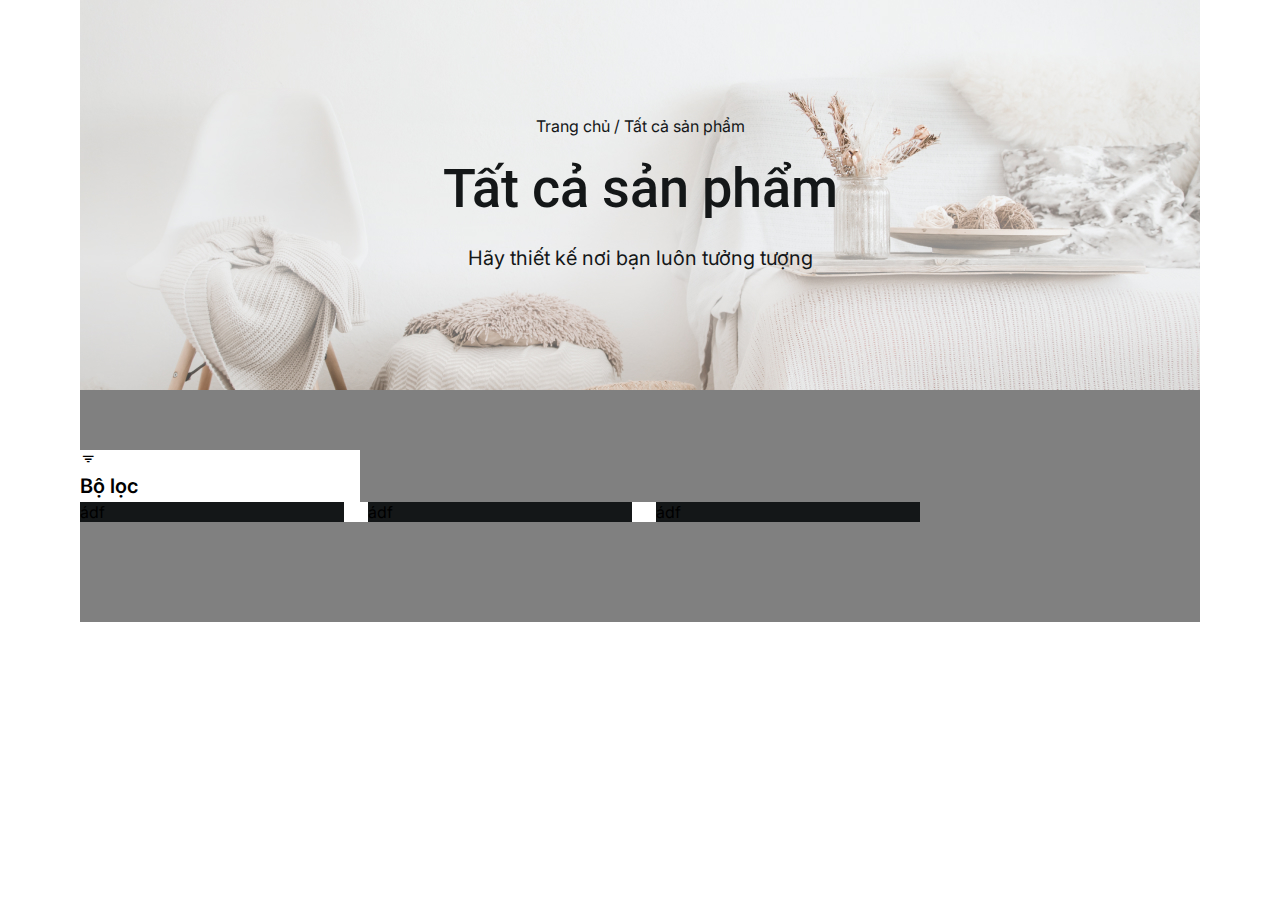
==== all-product.html @ 5e780b9b "Header and footer" ====
<!DOCTYPE html>
<html lang="en">
    <head>
        <meta charset="UTF-8" />
        <meta name="viewport" content="width=device-width, initial-scale=1.0" />
        <link rel="stylesheet" href="./style.css" />
        <link href="https://unpkg.com/boxicons@2.1.4/css/boxicons.min.css" rel="stylesheet" />
        <link rel="preconnect" href="https://fonts.googleapis.com" />
        <link rel="preconnect" href="https://fonts.gstatic.com" crossorigin />
        <link
            href="https://fonts.googleapis.com/css2?family=Inter:wght@100..900&family=Roboto:ital,wght@0,100;0,300;0,500;1,400;1,500&display=swap"
            rel="stylesheet"
        />
        <title>Tất cả sản phẩm</title>
    </head>
    <body>
        <section id="page-header">
            <div class="container">
                <div class="title">
                    <div class="link-group"><a href="">Trang chủ</a> <span>/</span> <a href="">Tất cả sản phẩm</a></div>
                    <h1>Tất cả sản phẩm</h1>
                    <p>Hãy thiết kế nơi bạn luôn tưởng tượng</p>
                </div>
            </div>
        </section>

        <section id="product">
            <div class="container">
                <div class="product-slidebar">
                    <div class="filter">
                        <i class="bx bx-filter"></i>
                        <h3>Bộ lọc</h3>
                    </div>
                </div>

                <div class="product-grids">
                    <div class="mr12 black">ádf</div>
                    <div class="mr12 ml12 black">ádf</div>
                    <div class="ml12 black">ádf</div>
                </div>
            </div>
        </section>
    </body>
</html>
---- style.css ----
* {
    padding: 0;
    margin: 0;
    box-sizing: border-box;
}

:root {
    --primary-color: black;
    --secondary-color-blue: #377DFF;
    --secondary-color-green: #38CB89;
    --secondary-color-orange: #FFAB00;
    --secondary-color-red: #FF5630;
    --neutral-color-07: #141718;
    --neutral-color-06: #232627;
    --neutral-color-05: #343839;
    --neutral-color-04: #6C7275;
    --neutral-color-03: #E8ECEF;
    --neutral-color-02: #F3F5F7;
    --neutral-color-01: #FEFEFE;
    --font-roboto: "Roboto", sans-serif;
    --font-inter: "Inter", sans-serif;
}

body {
    font-style: normal;
}

a {
    text-decoration: none;
}

li {
    list-style: none;
}

header {
    width: 100%;
}

.notification-bar {
    display: flex;
    width: 100%;
    margin: 0 auto;
    height: 40px;
    padding: 8px 16px;
    justify-content: flex-end;
    align-items: center;
    gap: calc(100% - 1200px);
    background: var(--neutral-color-02);
}

.notification-bar .content {
    display: flex;
    justify-content: center;
    align-items: center;
    gap: 12px;
    color: #343839;
    text-align: center;
    font-family: "Inter", sans-serif;
    font-size: 14px;
    font-weight: 600;
    line-height: 22px;
}

.notification-bar .content .shop-now {
    display: flex;
    align-items: center;
    gap: 4px;
    color: var(--secondary-color-blue);
    font-family: "Inter", sans-serif;
    font-size: 14px;
    font-weight: 500;
    line-height: 24px;
}

header .header {
    display: flex;
    width: 1440px;
    margin: 0 auto;
    padding: 16px 160px;
    justify-content: space-between;
    align-items: center;
}

.header .logo img {
    /* width: 150px; */
}

.header .nav ul {
    display: flex;
    justify-content: center;
    align-items: center;
    gap: 40px;
}

.header .nav ul a {
    color: var(--neutral-color-07);
    font-family: "Inter", sans-serif;
    font-size: 18px;
    font-weight: 500;
    line-height: 24px;
}

.header .items-icon {
    display: flex;
    justify-content: flex-end;
    align-items: center;
    gap: 16px;
}

.header .items-icon i {
    font-size: 24px;
}

/* footer */
footer {
    background: var(--neutral-color-07);
    font-family: "Inter", sans-serif;
    display: flex;
    padding: 80px 160px 32px 160px;
    flex-direction: column;
    align-items: flex-start;
    gap: 50px;
}

.footer-contents,
.content-1,
.footer-contents .content-2 .nav ul {
    display: flex;
}

.footer-contents {
    width: 1120px;
    justify-content: space-between;
    align-items: center;
    flex-shrink: 0;
    margin: 0 auto;
}

.footer-contents .content-1 {
    display: flex;
    width: 544px;
    align-items: center;
    gap: 32px;
    flex-shrink: 0;
}

.footer-contents,
.footer-contents a {
    color: var(--neutral-color-01);
    font-size: 14px;
    font-weight: 400;
    line-height: 22px;
}

.footer-contents .content-2 .nav ul {
    gap: 40px;
}

.footer-btnbar,
.footer-btnbar a {
    color: var(--neutral-color-01);
}

.footer-btnbar {
    display: flex;
    justify-content: space-between;
    width: 1118px;
    margin: 0 auto;
    border-top: 0.5px solid var(--neutral-color-01);
    padding: 16px 0;
}

.footer-btnbar .copyright {
    display: flex;
    gap: 28px;
    font-size: 12px;
}

.footer-btnbar .copyright a {
    font-size: 14px;
}

.footer-btnbar .social-icon {
    display: flex;
    gap: 24px;
    font-size: 24px;
}

/* Tất cả sản phẩm */

.container {
    width: 1120px;
    margin: 0 auto;
    font-family: "Inter", sans-serif;
}

#page-header {
    position: relative;
    background-image: url("./images/image-banner.jpg");
    width: 1120px;
    margin: 0 auto;
    height: 390px;
    color: var(--neutral-color-07);
}

#page-header .title {
    position: absolute;
    top: 50%;
    left: 50%;
    transform: translate(-50%, -50%);
    display: flex;
    flex-direction: column;
    align-items: center;
    gap: 24px;
}

#page-header h1 {
    font-family: var(--font-roboto);
    font-size: 54px;
    font-weight: 500;
    line-height: 58px;
}

#page-header a {
    color: var(--neutral-color-07);
}

#page-header p {
    font-size: 20px;
    font-weight: 400;
    line-height: 32px;
}

#product {
    width: 1120px;
    margin: 0 auto;
    padding: 60px 0 100px 0;
    background-color: gray;
    display: flex;
    justify-content: space-between;
    gap: 24px;
}

#product h3 {
    font-size: 20px;
    font-weight: 600;
    line-height: 32px;
}

#product h4 {
    font-size: 16px;
    font-weight: 600;
    line-height: 26px;
}

#product p {
    font-size: 14px;
    font-weight: 600;
    line-height: 22px;
}

.mr12 {
    margin-right: 12px;
}

.ml12 {
    margin-left: 12px;
}

#product .product-slidebar {
    background-color: white;
    width: 25%;
}

#product .product-grids {
    background-color: white;
    width: 75%;
    display: flex;
}

.black {
    width: 100%;
    background-color: #141718;
}
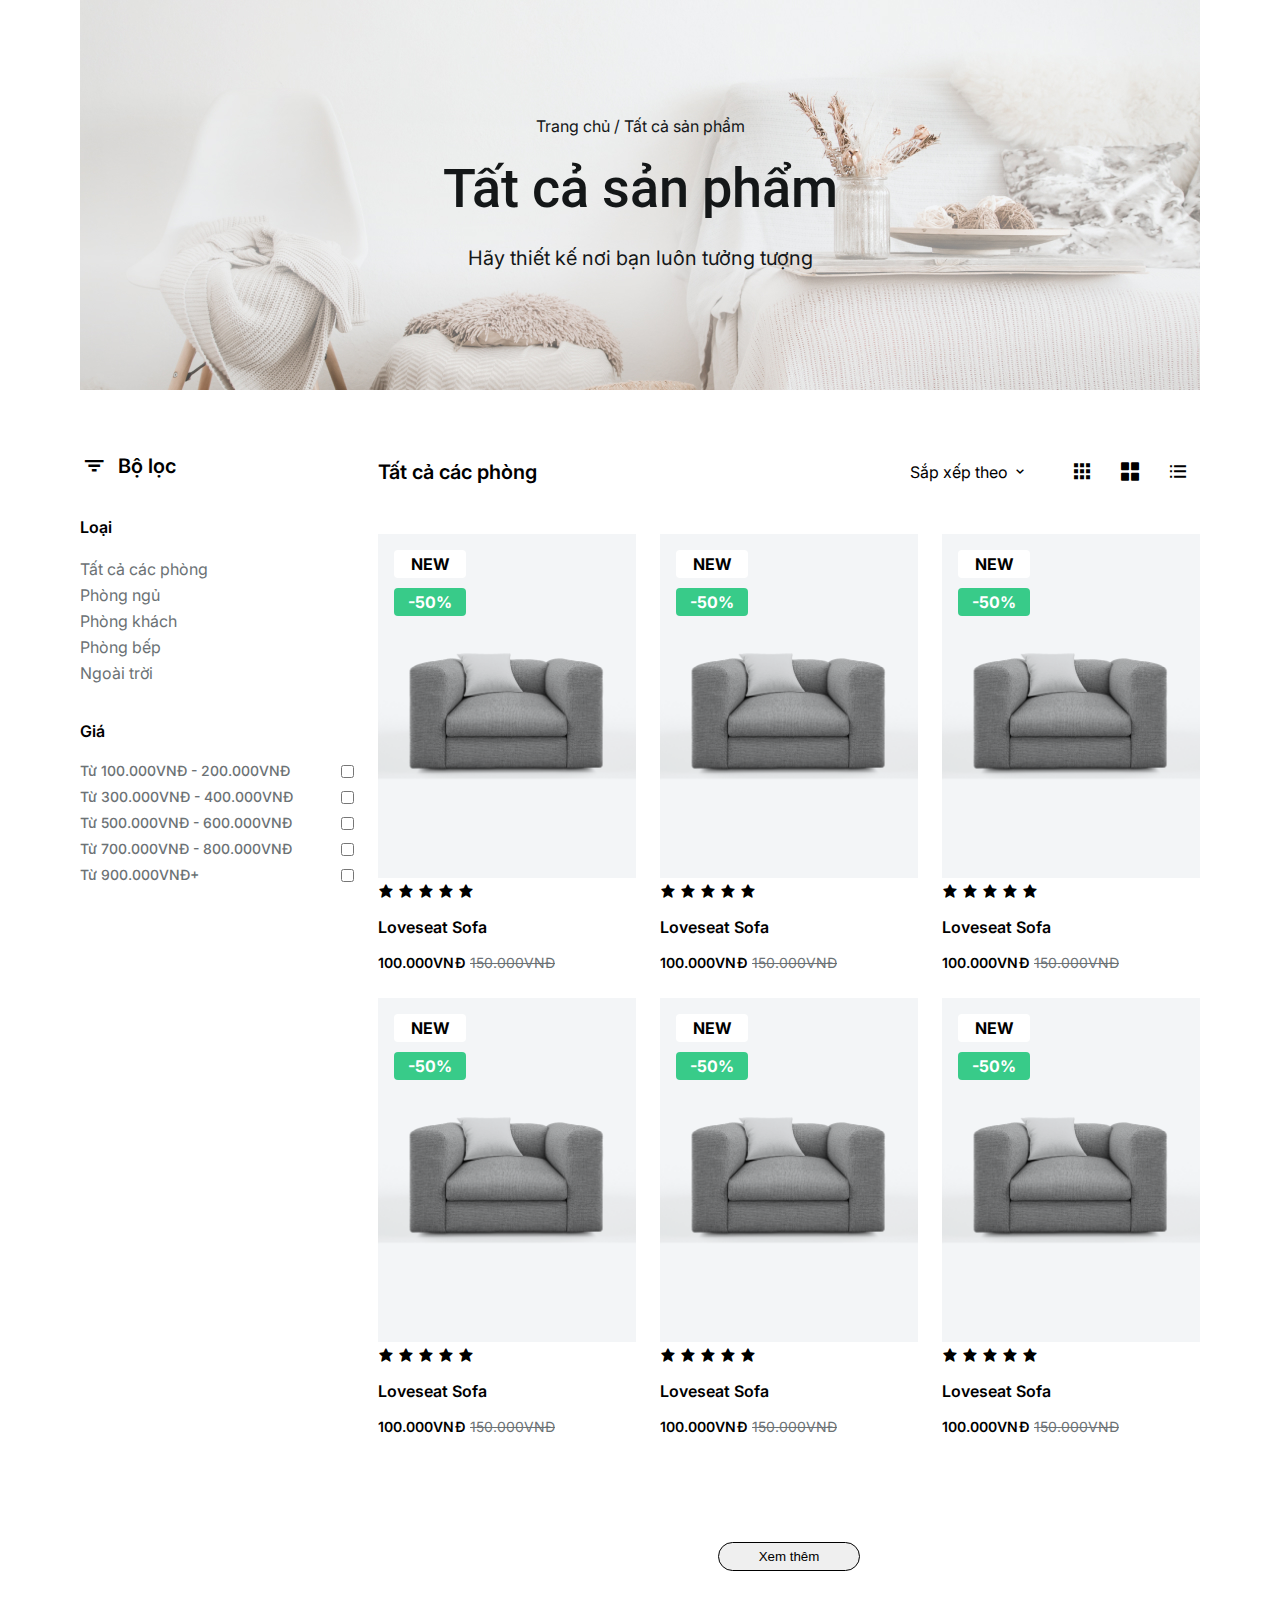
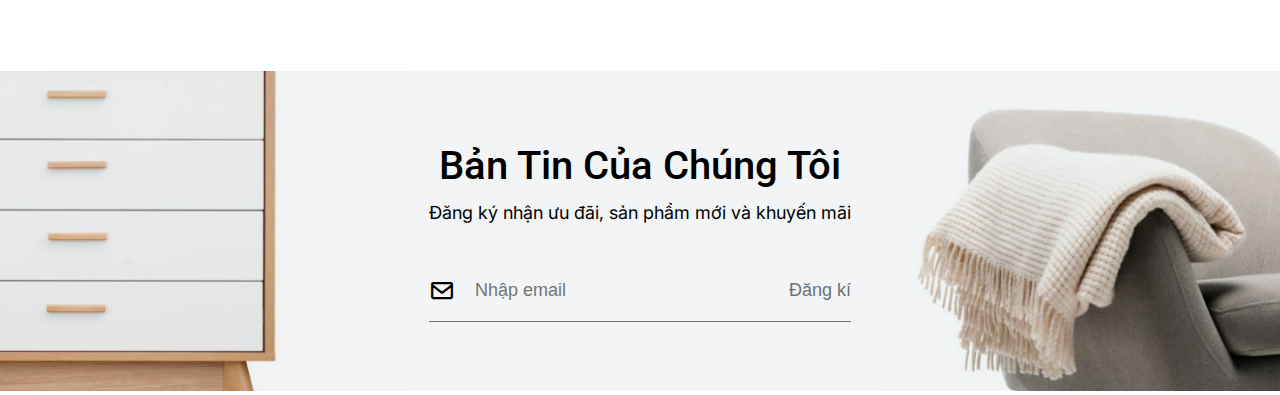
==== commit 8db7eeaf: "allproduct" ====
--- a/all-product.html
+++ b/all-product.html
@@ -24,21 +24,240 @@
             </div>
         </section>
 
+        <!-- Product start -->
         <section id="product">
             <div class="container">
-                <div class="product-slidebar">
-                    <div class="filter">
-                        <i class="bx bx-filter"></i>
-                        <h3>Bộ lọc</h3>
+                <div class="products">
+                    <div class="product-slidebar">
+                        <div class="filter">
+                            <i class="bx bx-filter"></i>
+                            <h3>Bộ lọc</h3>
+                        </div>
+                        <div class="categories">
+                            <h4>Loại</h4>
+                            <ul>
+                                <li><a href="#">Tất cả các phòng</a></li>
+                                <li><a href="#">Phòng ngủ</a></li>
+                                <li><a href="#">Phòng khách</a></li>
+                                <li><a href="#">Phòng bếp</a></li>
+                                <li><a href="#">Ngoài trời</a></li>
+                            </ul>
+                        </div>
+                        <div class="price">
+                            <h4>Giá</h4>
+                            <div class="price-from">
+                                <p>Từ 100.000VNĐ - 200.000VNĐ</p>
+                                <input type="checkbox" />
+                            </div>
+                            <div class="price-from">
+                                <p>Từ 300.000VNĐ - 400.000VNĐ</p>
+                                <input type="checkbox" />
+                            </div>
+                            <div class="price-from">
+                                <p>Từ 500.000VNĐ - 600.000VNĐ</p>
+                                <input type="checkbox" />
+                            </div>
+                            <div class="price-from">
+                                <p>Từ 700.000VNĐ - 800.000VNĐ</p>
+                                <input type="checkbox" />
+                            </div>
+                            <div class="price-from">
+                                <p>Từ 900.000VNĐ+</p>
+                                <input type="checkbox" />
+                            </div>
+                        </div>
                     </div>
-                </div>
-
-                <div class="product-grids">
-                    <div class="mr12 black">ádf</div>
-                    <div class="mr12 ml12 black">ádf</div>
-                    <div class="ml12 black">ádf</div>
+
+                    <div class="product-grids">
+                        <div class="toolbar">
+                            <h3>Tất cả các phòng</h3>
+                            <div class="toolbar-element">
+                                <div class="sortby">Sắp xếp theo <i class="bx bx-chevron-down"></i></div>
+                                <div class="toolbar-grid">
+                                    <i class="bx bxs-grid"></i>
+                                    <i class="bx bxs-grid-alt"></i>
+                                    <i class="bx bx-list-ul"></i>
+                                </div>
+                            </div>
+                        </div>
+                        <div class="list-product">
+                            <div class="product-card mr12 mb24">
+                                <div class="product-card__element">
+                                    <img src="./images/product.png" alt="" />
+                                    <div class="product-card__badges">
+                                        <div class="status">New</div>
+                                        <div class="promotion">-50%</div>
+                                    </div>
+                                </div>
+
+                                <div class="product-card__content">
+                                    <div class="rating">
+                                        <i class="bx bxs-star"></i>
+                                        <i class="bx bxs-star"></i>
+                                        <i class="bx bxs-star"></i>
+                                        <i class="bx bxs-star"></i>
+                                        <i class="bx bxs-star"></i>
+                                    </div>
+                                    <div class="title">
+                                        <h4>Loveseat Sofa</h4>
+                                    </div>
+                                    <div class="price">
+                                        <p>100.000VNĐ <span>150.000VNĐ</span></p>
+                                    </div>
+                                </div>
+                            </div>
+                            <div class="product-card mr12 ml12 mb24">
+                                <div class="product-card__element">
+                                    <img src="./images/product.png" alt="" />
+                                    <div class="product-card__badges">
+                                        <div class="status">New</div>
+                                        <div class="promotion">-50%</div>
+                                    </div>
+                                </div>
+
+                                <div class="product-card__content">
+                                    <div class="rating">
+                                        <i class="bx bxs-star"></i>
+                                        <i class="bx bxs-star"></i>
+                                        <i class="bx bxs-star"></i>
+                                        <i class="bx bxs-star"></i>
+                                        <i class="bx bxs-star"></i>
+                                    </div>
+                                    <div class="title">
+                                        <h4>Loveseat Sofa</h4>
+                                    </div>
+                                    <div class="price">
+                                        <p>100.000VNĐ <span>150.000VNĐ</span></p>
+                                    </div>
+                                </div>
+                            </div>
+                            <div class="product-card ml12 mb24">
+                                <div class="product-card__element">
+                                    <img src="./images/product.png" alt="" />
+                                    <div class="product-card__badges">
+                                        <div class="status">New</div>
+                                        <div class="promotion">-50%</div>
+                                    </div>
+                                </div>
+
+                                <div class="product-card__content">
+                                    <div class="rating">
+                                        <i class="bx bxs-star"></i>
+                                        <i class="bx bxs-star"></i>
+                                        <i class="bx bxs-star"></i>
+                                        <i class="bx bxs-star"></i>
+                                        <i class="bx bxs-star"></i>
+                                    </div>
+                                    <div class="title">
+                                        <h4>Loveseat Sofa</h4>
+                                    </div>
+                                    <div class="price">
+                                        <p>100.000VNĐ <span>150.000VNĐ</span></p>
+                                    </div>
+                                </div>
+                            </div>
+                        </div>
+                        <div class="list-product">
+                            <div class="product-card mr12 mb24">
+                                <div class="product-card__element">
+                                    <img src="./images/product.png" alt="" />
+                                    <div class="product-card__badges">
+                                        <div class="status">New</div>
+                                        <div class="promotion">-50%</div>
+                                    </div>
+                                </div>
+
+                                <div class="product-card__content">
+                                    <div class="rating">
+                                        <i class="bx bxs-star"></i>
+                                        <i class="bx bxs-star"></i>
+                                        <i class="bx bxs-star"></i>
+                                        <i class="bx bxs-star"></i>
+                                        <i class="bx bxs-star"></i>
+                                    </div>
+                                    <div class="title">
+                                        <h4>Loveseat Sofa</h4>
+                                    </div>
+                                    <div class="price">
+                                        <p>100.000VNĐ <span>150.000VNĐ</span></p>
+                                    </div>
+                                </div>
+                            </div>
+                            <div class="product-card mr12 ml12 mb24">
+                                <div class="product-card__element">
+                                    <img src="./images/product.png" alt="" />
+                                    <div class="product-card__badges">
+                                        <div class="status">New</div>
+                                        <div class="promotion">-50%</div>
+                                    </div>
+                                </div>
+
+                                <div class="product-card__content">
+                                    <div class="rating">
+                                        <i class="bx bxs-star"></i>
+                                        <i class="bx bxs-star"></i>
+                                        <i class="bx bxs-star"></i>
+                                        <i class="bx bxs-star"></i>
+                                        <i class="bx bxs-star"></i>
+                                    </div>
+                                    <div class="title">
+                                        <h4>Loveseat Sofa</h4>
+                                    </div>
+                                    <div class="price">
+                                        <p>100.000VNĐ <span>150.000VNĐ</span></p>
+                                    </div>
+                                </div>
+                            </div>
+                            <div class="product-card ml12 mb24">
+                                <div class="product-card__element">
+                                    <img src="./images/product.png" alt="" />
+                                    <div class="product-card__badges">
+                                        <div class="status">New</div>
+                                        <div class="promotion">-50%</div>
+                                    </div>
+                                </div>
+
+                                <div class="product-card__content">
+                                    <div class="rating">
+                                        <i class="bx bxs-star"></i>
+                                        <i class="bx bxs-star"></i>
+                                        <i class="bx bxs-star"></i>
+                                        <i class="bx bxs-star"></i>
+                                        <i class="bx bxs-star"></i>
+                                    </div>
+                                    <div class="title">
+                                        <h4>Loveseat Sofa</h4>
+                                    </div>
+                                    <div class="price">
+                                        <p>100.000VNĐ <span>150.000VNĐ</span></p>
+                                    </div>
+                                </div>
+                            </div>
+                        </div>
+
+                        <!-- buton -->
+                        <div class="btn">
+                            <button>Xem thêm</button>
+                        </div>
+                    </div>
                 </div>
             </div>
         </section>
+        <!-- Product end -->
+
+        <!-- Newsletter start -->
+        <section id="newsletter">
+            <img src="./images/newsletter.png" alt="" />
+            <div class="newsletter-content">
+                <h1>Bản tin của chúng tôi</h1>
+                <p>Đăng ký nhận ưu đãi, sản phẩm mới và khuyến mãi</p>
+                <div class="newsletter-content__form">
+                    <i class="bx bx-envelope"></i>
+                    <input type="text" placeholder="Nhập email" />
+                    <input type="button" value="Đăng kí" />
+                </div>
+            </div>
+        </section>
+        <!-- Newsletter END -->
     </body>
 </html>
--- a/style.css
+++ b/style.css
@@ -23,6 +23,8 @@
 
 body {
     font-style: normal;
+    scroll-behavior: smooth;
+    font-family: "Inter", sans-serif;
 }
 
 a {
@@ -31,6 +33,11 @@
 
 li {
     list-style: none;
+}
+
+img {
+    max-width: 100%;
+    width: 100%;
 }
 
 header {
@@ -190,7 +197,8 @@
 /* Tất cả sản phẩm */
 
 .container {
-    width: 1120px;
+    max-width: 1120px;
+    width: 100%;
     margin: 0 auto;
     font-family: "Inter", sans-serif;
 }
@@ -232,29 +240,29 @@
     line-height: 32px;
 }
 
-#product {
+.products {
     width: 1120px;
     margin: 0 auto;
     padding: 60px 0 100px 0;
-    background-color: gray;
+    /* background-color: gray; */
     display: flex;
     justify-content: space-between;
     gap: 24px;
 }
 
-#product h3 {
+.products h3 {
     font-size: 20px;
     font-weight: 600;
     line-height: 32px;
 }
 
-#product h4 {
+.products h4 {
     font-size: 16px;
     font-weight: 600;
     line-height: 26px;
 }
 
-#product p {
+.products p {
     font-size: 14px;
     font-weight: 600;
     line-height: 22px;
@@ -268,18 +276,200 @@
     margin-left: 12px;
 }
 
-#product .product-slidebar {
+.mb24 {
+    margin-bottom: 24px;
+}
+
+.products .product-slidebar {
     background-color: white;
     width: 25%;
 }
 
-#product .product-grids {
+.product-slidebar h4 {
+    margin-bottom: 16px;
+}
+
+
+.products .product-grids {
     background-color: white;
     width: 75%;
-    display: flex;
-}
-
-.black {
-    width: 100%;
-    background-color: #141718;
+}
+
+.product-grids .toolbar {
+    display: flex;
+    align-items: center;
+    justify-content: space-between;
+    margin-bottom: 40px;
+}
+
+.product-grids .toolbar-element {
+    display: flex;
+    gap: 32px;
+    align-items: center;
+}
+
+.product-grids .toolbar-grid i {
+    padding: 10px;
+    font-size: 24px;
+}
+
+.categories ul {
+    line-height: 26px;
+}
+
+.categories ul a {
+    color: var(--neutral-color-04);
+}
+
+.product-slidebar .filter {
+    display: flex;
+    align-items: center;
+    margin-bottom: 32px;
+}
+
+.product-slidebar .filter i {
+    font-size: 28px;
+    margin-right: 10px;
+}
+
+.price .price-from {
+    display: flex;
+    justify-content: space-between;
+    align-items: center;
+    margin: 4px 0;
+}
+
+.price-from p {
+    font-size: 14px;
+    font-weight: 500;
+    line-height: 22px;
+}
+
+.product-slidebar .price {
+    margin-top: 32px;
+}
+
+.product-slidebar .price p {
+    color: var(--neutral-color-04);
+}
+
+.list-product {
+    display: flex;
+}
+
+.list-product .product-card {
+    width: 100%;
+    /* background-color: grey; */
+    min-height: 440px;
+    position: relative;
+
+}
+
+.product-card__badges {
+    position: absolute;
+    top: 0;
+    left: 0;
+    padding: 16px;
+    text-align: center;
+    display: flex;
+    flex-direction: column;
+    gap: 10px;
+}
+
+.product-card__badges .status,
+.product-card__badges .promotion {
+    padding: 4px 14px;
+    border-radius: 4px;
+    font-weight: 700;
+    text-transform: uppercase;
+}
+
+.product-card__badges .status {
+    background-color: white;
+}
+
+.product-card__badges .promotion {
+    background-color: var(--secondary-color-green);
+    color: white;
+}
+
+.product-card__content {
+    display: flex;
+    flex-direction: column;
+    gap: 12px;
+}
+
+.product-card__content .price span {
+    color: var(--neutral-color-04);
+    text-decoration: line-through;
+    font-weight: 400;
+}
+
+.product-grids .btn {
+    margin-top: 80px;
+    text-align: center;
+}
+
+.product-grids .btn button {
+    padding: 6px 40px;
+    align-items: center;
+    gap: 8px;
+    border-radius: 80px;
+    border: 1px solid black;
+}
+
+/* newsletter */
+#newsletter {
+    position: relative;
+}
+
+.newsletter-content {
+    position: absolute;
+    top: 50%;
+    left: 50%;
+    transform: translate(-50%, -50%);
+    text-align: center;
+}
+
+.newsletter-content h1 {
+    font-family: Roboto;
+    font-size: 40px;
+    font-weight: 500;
+    line-height: 44px;
+    margin-bottom: 10px;
+    text-transform: capitalize;
+}
+
+.newsletter-content p {
+    font-size: 18px;
+    font-weight: 400;
+    line-height: 30px;
+    margin-bottom: 32px;
+}
+
+.newsletter-content__form {
+    display: flex;
+    justify-content: center;
+    align-items: center;
+    font-size: 26px;
+    gap: 10px;
+    border-bottom: 1px solid var(--neutral-color-04);
+    padding: 10px 0;
+}
+
+.newsletter-content__form input {
+    font-size: 18px;
+    border: none;
+    outline: none;
+    background-color: transparent;
+    color: var(--neutral-color-04);
+}
+
+.newsletter-content__form input[type="text"] {
+    width: 100%;
+    padding: 10px;
+}
+
+.newsletter-content__form input[type="button"] {
+    cursor: pointer;
 }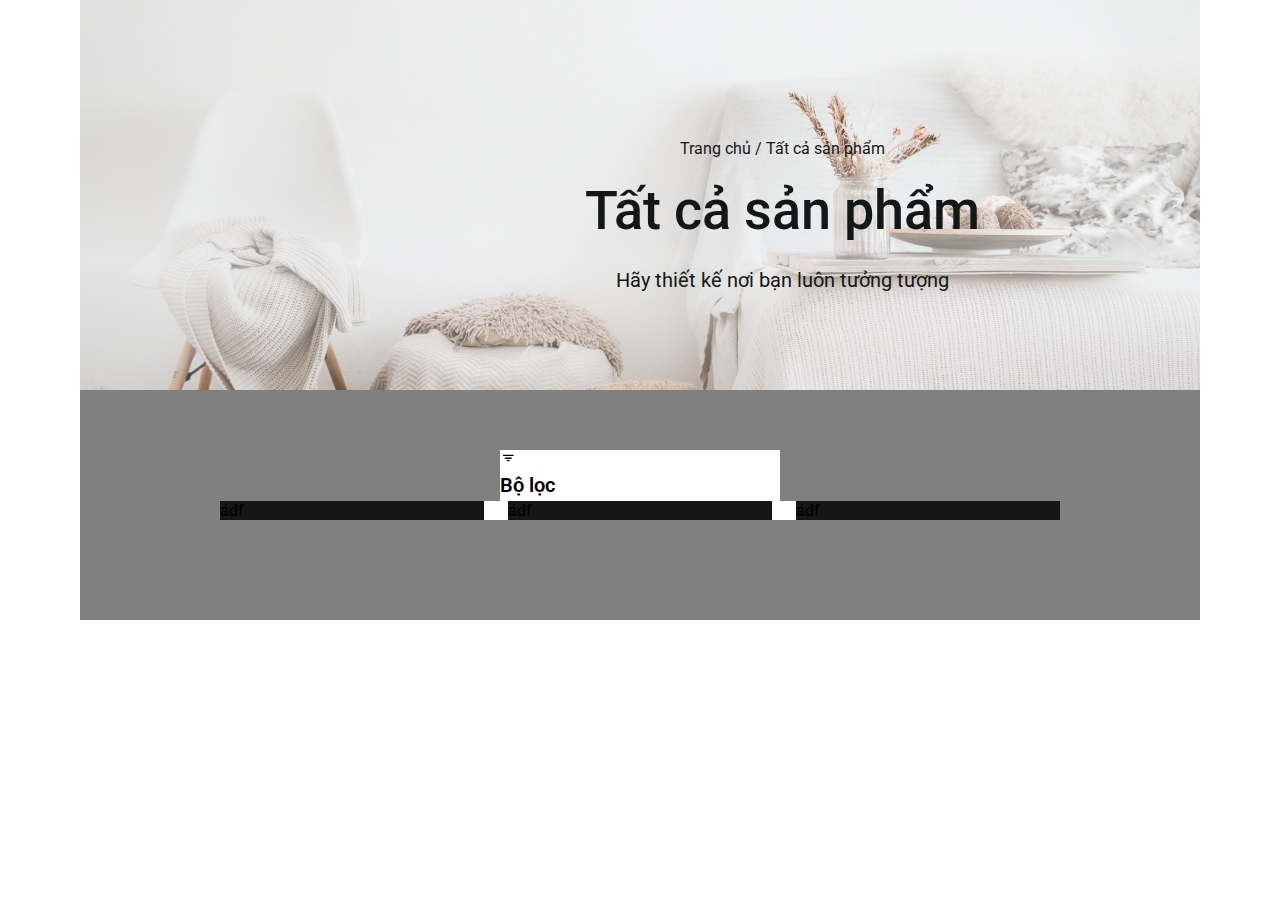
==== commit 01db08b7: "trangchu" ====
--- a/all-product.html
+++ b/all-product.html
@@ -24,240 +24,21 @@
             </div>
         </section>
 
-        <!-- Product start -->
         <section id="product">
             <div class="container">
-                <div class="products">
-                    <div class="product-slidebar">
-                        <div class="filter">
-                            <i class="bx bx-filter"></i>
-                            <h3>Bộ lọc</h3>
-                        </div>
-                        <div class="categories">
-                            <h4>Loại</h4>
-                            <ul>
-                                <li><a href="#">Tất cả các phòng</a></li>
-                                <li><a href="#">Phòng ngủ</a></li>
-                                <li><a href="#">Phòng khách</a></li>
-                                <li><a href="#">Phòng bếp</a></li>
-                                <li><a href="#">Ngoài trời</a></li>
-                            </ul>
-                        </div>
-                        <div class="price">
-                            <h4>Giá</h4>
-                            <div class="price-from">
-                                <p>Từ 100.000VNĐ - 200.000VNĐ</p>
-                                <input type="checkbox" />
-                            </div>
-                            <div class="price-from">
-                                <p>Từ 300.000VNĐ - 400.000VNĐ</p>
-                                <input type="checkbox" />
-                            </div>
-                            <div class="price-from">
-                                <p>Từ 500.000VNĐ - 600.000VNĐ</p>
-                                <input type="checkbox" />
-                            </div>
-                            <div class="price-from">
-                                <p>Từ 700.000VNĐ - 800.000VNĐ</p>
-                                <input type="checkbox" />
-                            </div>
-                            <div class="price-from">
-                                <p>Từ 900.000VNĐ+</p>
-                                <input type="checkbox" />
-                            </div>
-                        </div>
+                <div class="product-slidebar">
+                    <div class="filter">
+                        <i class="bx bx-filter"></i>
+                        <h3>Bộ lọc</h3>
                     </div>
+                </div>
 
-                    <div class="product-grids">
-                        <div class="toolbar">
-                            <h3>Tất cả các phòng</h3>
-                            <div class="toolbar-element">
-                                <div class="sortby">Sắp xếp theo <i class="bx bx-chevron-down"></i></div>
-                                <div class="toolbar-grid">
-                                    <i class="bx bxs-grid"></i>
-                                    <i class="bx bxs-grid-alt"></i>
-                                    <i class="bx bx-list-ul"></i>
-                                </div>
-                            </div>
-                        </div>
-                        <div class="list-product">
-                            <div class="product-card mr12 mb24">
-                                <div class="product-card__element">
-                                    <img src="./images/product.png" alt="" />
-                                    <div class="product-card__badges">
-                                        <div class="status">New</div>
-                                        <div class="promotion">-50%</div>
-                                    </div>
-                                </div>
-
-                                <div class="product-card__content">
-                                    <div class="rating">
-                                        <i class="bx bxs-star"></i>
-                                        <i class="bx bxs-star"></i>
-                                        <i class="bx bxs-star"></i>
-                                        <i class="bx bxs-star"></i>
-                                        <i class="bx bxs-star"></i>
-                                    </div>
-                                    <div class="title">
-                                        <h4>Loveseat Sofa</h4>
-                                    </div>
-                                    <div class="price">
-                                        <p>100.000VNĐ <span>150.000VNĐ</span></p>
-                                    </div>
-                                </div>
-                            </div>
-                            <div class="product-card mr12 ml12 mb24">
-                                <div class="product-card__element">
-                                    <img src="./images/product.png" alt="" />
-                                    <div class="product-card__badges">
-                                        <div class="status">New</div>
-                                        <div class="promotion">-50%</div>
-                                    </div>
-                                </div>
-
-                                <div class="product-card__content">
-                                    <div class="rating">
-                                        <i class="bx bxs-star"></i>
-                                        <i class="bx bxs-star"></i>
-                                        <i class="bx bxs-star"></i>
-                                        <i class="bx bxs-star"></i>
-                                        <i class="bx bxs-star"></i>
-                                    </div>
-                                    <div class="title">
-                                        <h4>Loveseat Sofa</h4>
-                                    </div>
-                                    <div class="price">
-                                        <p>100.000VNĐ <span>150.000VNĐ</span></p>
-                                    </div>
-                                </div>
-                            </div>
-                            <div class="product-card ml12 mb24">
-                                <div class="product-card__element">
-                                    <img src="./images/product.png" alt="" />
-                                    <div class="product-card__badges">
-                                        <div class="status">New</div>
-                                        <div class="promotion">-50%</div>
-                                    </div>
-                                </div>
-
-                                <div class="product-card__content">
-                                    <div class="rating">
-                                        <i class="bx bxs-star"></i>
-                                        <i class="bx bxs-star"></i>
-                                        <i class="bx bxs-star"></i>
-                                        <i class="bx bxs-star"></i>
-                                        <i class="bx bxs-star"></i>
-                                    </div>
-                                    <div class="title">
-                                        <h4>Loveseat Sofa</h4>
-                                    </div>
-                                    <div class="price">
-                                        <p>100.000VNĐ <span>150.000VNĐ</span></p>
-                                    </div>
-                                </div>
-                            </div>
-                        </div>
-                        <div class="list-product">
-                            <div class="product-card mr12 mb24">
-                                <div class="product-card__element">
-                                    <img src="./images/product.png" alt="" />
-                                    <div class="product-card__badges">
-                                        <div class="status">New</div>
-                                        <div class="promotion">-50%</div>
-                                    </div>
-                                </div>
-
-                                <div class="product-card__content">
-                                    <div class="rating">
-                                        <i class="bx bxs-star"></i>
-                                        <i class="bx bxs-star"></i>
-                                        <i class="bx bxs-star"></i>
-                                        <i class="bx bxs-star"></i>
-                                        <i class="bx bxs-star"></i>
-                                    </div>
-                                    <div class="title">
-                                        <h4>Loveseat Sofa</h4>
-                                    </div>
-                                    <div class="price">
-                                        <p>100.000VNĐ <span>150.000VNĐ</span></p>
-                                    </div>
-                                </div>
-                            </div>
-                            <div class="product-card mr12 ml12 mb24">
-                                <div class="product-card__element">
-                                    <img src="./images/product.png" alt="" />
-                                    <div class="product-card__badges">
-                                        <div class="status">New</div>
-                                        <div class="promotion">-50%</div>
-                                    </div>
-                                </div>
-
-                                <div class="product-card__content">
-                                    <div class="rating">
-                                        <i class="bx bxs-star"></i>
-                                        <i class="bx bxs-star"></i>
-                                        <i class="bx bxs-star"></i>
-                                        <i class="bx bxs-star"></i>
-                                        <i class="bx bxs-star"></i>
-                                    </div>
-                                    <div class="title">
-                                        <h4>Loveseat Sofa</h4>
-                                    </div>
-                                    <div class="price">
-                                        <p>100.000VNĐ <span>150.000VNĐ</span></p>
-                                    </div>
-                                </div>
-                            </div>
-                            <div class="product-card ml12 mb24">
-                                <div class="product-card__element">
-                                    <img src="./images/product.png" alt="" />
-                                    <div class="product-card__badges">
-                                        <div class="status">New</div>
-                                        <div class="promotion">-50%</div>
-                                    </div>
-                                </div>
-
-                                <div class="product-card__content">
-                                    <div class="rating">
-                                        <i class="bx bxs-star"></i>
-                                        <i class="bx bxs-star"></i>
-                                        <i class="bx bxs-star"></i>
-                                        <i class="bx bxs-star"></i>
-                                        <i class="bx bxs-star"></i>
-                                    </div>
-                                    <div class="title">
-                                        <h4>Loveseat Sofa</h4>
-                                    </div>
-                                    <div class="price">
-                                        <p>100.000VNĐ <span>150.000VNĐ</span></p>
-                                    </div>
-                                </div>
-                            </div>
-                        </div>
-
-                        <!-- buton -->
-                        <div class="btn">
-                            <button>Xem thêm</button>
-                        </div>
-                    </div>
+                <div class="product-grids">
+                    <div class="mr12 black">ádf</div>
+                    <div class="mr12 ml12 black">ádf</div>
+                    <div class="ml12 black">ádf</div>
                 </div>
             </div>
         </section>
-        <!-- Product end -->
-
-        <!-- Newsletter start -->
-        <section id="newsletter">
-            <img src="./images/newsletter.png" alt="" />
-            <div class="newsletter-content">
-                <h1>Bản tin của chúng tôi</h1>
-                <p>Đăng ký nhận ưu đãi, sản phẩm mới và khuyến mãi</p>
-                <div class="newsletter-content__form">
-                    <i class="bx bx-envelope"></i>
-                    <input type="text" placeholder="Nhập email" />
-                    <input type="button" value="Đăng kí" />
-                </div>
-            </div>
-        </section>
-        <!-- Newsletter END -->
     </body>
 </html>
--- a/style.css
+++ b/style.css
@@ -1,6 +1,9 @@
+@import url('https://fonts.googleapis.com/css2?family=Roboto:ital,wght@0,100;0,300;0,400;0,500;0,700;0,900;1,100;1,300;1,400;1,500;1,700;1,900&display=swap');
+@import url('https://fonts.googleapis.com/css2?family=Inter:wght@100..900&family=Roboto:ital,wght@0,100;0,300;0,400;0,500;0,700;0,900;1,100;1,300;1,400;1,500;1,700;1,900&display=swap');
 * {
     padding: 0;
-    margin: 0;
+    margin: 0px auto;
+    font-family: "Roboto", sans-serif;
     box-sizing: border-box;
 }
 
@@ -23,8 +26,6 @@
 
 body {
     font-style: normal;
-    scroll-behavior: smooth;
-    font-family: "Inter", sans-serif;
 }
 
 a {
@@ -33,11 +34,6 @@
 
 li {
     list-style: none;
-}
-
-img {
-    max-width: 100%;
-    width: 100%;
 }
 
 header {
@@ -118,7 +114,568 @@
 .header .items-icon i {
     font-size: 24px;
 }
-
+/*  banner and content*/
+
+.banner{
+    width: 80%;
+    position: relative;
+}
+.banner .banner-img img{
+    margin-top: 2%;
+    margin-left: 2.8%;
+}
+.banner .banner-icon img{
+    position: absolute;
+}
+.banner .banner-icon .i1{
+    top: 45%;
+    left: 4%;
+}
+.banner .banner-icon .i2{
+    top: 45%;
+    left: 89.5%;
+}
+.title{
+    width: 80%;
+    margin-top: 2%;
+    margin-bottom: 8%;
+    margin-left: 12.7%;
+}
+.title .title-content h1{
+    float: left;
+    font-size: 72px;
+    font-weight: 500;
+    margin-right: 16%;
+}
+.title .title-content p{
+    font-family: "Inter", sans-serif;
+    font-weight: 400;
+    font-size: 16px;
+    color: #6C7275;
+    padding-top: 6%;
+}
+.row{
+    width: 80%;
+    height: 664px;
+    margin-top: 3%;
+    margin-left: 12%;
+    
+}
+.row-content-one{
+float: left;
+position: relative;
+margin-right: 2%;
+}
+
+.row-content-one h1{
+   
+    position: absolute;
+    top: 6.5%; 
+    left: 7%;
+    padding: 10px;
+    color: #141718;
+    font-weight: 500;
+}
+.row-content-one a{
+
+    position: absolute;
+    top: 13%; 
+    left: 7.5%;
+    padding: 10px;
+}
+.row-content-one a .text{
+   
+    position: absolute;
+    
+    margin-top: 5px;
+  width: 100px; 
+ 
+}
+.row-content-one a .text span{
+    font-family: "Inter", sans-serif;
+    font-weight: 500;
+    margin-top: 10%;
+    float: left;
+    color: #141718;
+    padding-bottom: 5px;
+}
+.row-content-one a .text span::after{
+    content: '';
+    display: block;
+    width: 88%;
+    height: 1px;
+    background-color: black; 
+    position: absolute;
+    bottom: 0;
+    left: 0;
+}
+.row-content-one a .text img{
+    margin-top: 10%;
+    width: 16px;
+    display: inline-block; 
+    margin-left: 3px; 
+    vertical-align: middle; /* Canh giữa theo chiều dọc */
+   
+}
+.row-content-two{
+    position: relative;
+    margin-bottom: 2%;
+}
+.row-content-two h1{
+   
+    position: absolute;
+    top: 55%; 
+    left: 50%;
+    padding: 10px;
+    color: #141718;
+    font-weight: 500;
+}
+.row-content-two a{
+
+    position: absolute;
+    top: 68%; 
+    left: 50.3%;
+    padding: 10px;
+}
+.row-content-two a .text{
+   
+    position: absolute;
+    
+    margin-top: 5px;
+    width: 100px; 
+ 
+}
+.row-content-two a .text span{
+    font-family: "Inter", sans-serif;
+    font-weight: 500;
+    margin-top: 10%;
+    float: left;
+    color: #141718;
+    padding-bottom: 5px;
+}
+.row-content-two a .text span::after{
+    content: '';
+    display: block;
+    width: 88%;
+    height: 1px;
+    background-color: black; 
+    position: absolute;
+    bottom: 0;
+    left: 0;
+}
+.row-content-two a .text img{
+    margin-top: 10%;
+    width: 16px;
+    display: inline-block; 
+    margin-left: 3px; 
+    vertical-align: middle; /* Canh giữa theo chiều dọc */
+   
+}
+.row-content-three{
+    position: relative;
+    margin-bottom: 2%;
+}
+.row-content-three h1{
+   
+    position: absolute;
+    top: 55%; 
+    left: 50%;
+    padding: 10px;
+    color: #141718;
+    font-weight: 500;
+}
+.row-content-three a{
+
+    position: absolute;
+    top: 68%; 
+    left: 50.3%;
+    padding: 10px;
+}
+.row-content-three a .text{
+   
+    position: absolute;
+    
+    margin-top: 5px;
+    width: 100px; 
+ 
+}
+.row-content-three a .text span{
+    font-family: "Inter", sans-serif;
+    font-weight: 500;
+    margin-top: 10%;
+    float: left;
+    color: #141718;
+    padding-bottom: 5px;
+}
+.row-content-three a .text span::after{
+    content: '';
+    display: block;
+    width: 88%;
+    height: 1px;
+    background-color: black; 
+    position: absolute;
+    bottom: 0;
+    left: 0;
+}
+.row-content-three a .text img{
+    margin-top: 10%;
+    width: 16px;
+    display: inline-block; 
+    margin-left: 3px; 
+    vertical-align: middle; /* Canh giữa theo chiều dọc */
+   
+}
+
+.headline{
+    margin-top: 3%;
+    width: 80%;
+    margin-left: 12%;
+    margin-bottom: 4%;
+}
+.headline h1{
+    font-weight: 500;
+    font-size: 40px;
+    float: left;
+    margin-right: 71%;
+   
+    
+}
+.headline .text {
+padding-top: 4.5%;
+}
+.headline a{
+    width: 100px; 
+    text-decoration: none;
+}
+.headline .text span{
+    
+    font-family: "Inter", sans-serif;
+    font-weight: 500;
+    font-size: 17px;
+    color: #141718;
+}
+.headline .text span::after{
+    content: '';
+    display: block;
+    width: 9.5%;
+    height: 1px;
+    background-color: black; 
+    position: absolute;
+    left: 77.7%;
+}
+.headline .text img{
+   
+    width: 17px;
+    display: inline-block; 
+    margin-left: 2px; 
+    vertical-align: middle;
+}
+.row-product{
+    width: 80%;
+    margin-left: 12%;
+}
+.row-product-content{
+    font-family: "Inter", sans-serif;
+    float: left;
+    margin-right: 2%;
+    width: 262px;
+    height: 433px;
+}
+.row-product-content .img-product{
+    
+    position: relative;
+}
+.row-product-content .img-product .new{
+    position: absolute;
+    width: 58px;
+    height: 22px;
+    background: #FFFFFF;
+    top: 5%;
+    left: 5%;
+    border-radius: 4px;
+    
+}
+.row-product-content .img-product .new p{
+    font-weight: 700;
+    color: #141718;
+    text-align: center;
+    line-height: 22px;
+    font-size: 16px;
+}
+.row-product-content .img-product .sale{
+    position: absolute;
+    width: 58px;
+    height: 22px;
+    background: #38CB89;
+    top: 13%;
+    left: 5%;
+    border-radius: 4px;
+    
+}
+.row-product-content .img-product .sale p{
+    font-weight: 700;
+    color: #FEFEFE;
+    text-align: center;
+    line-height: 22px;
+    font-size: 16px;
+}
+.row-product-content .star{
+    margin-top: 9px;
+}
+.row-product-content h5{
+    font-weight: 600;
+    font-size: 16px;
+    margin-top: 2px;
+    margin-bottom: 5px;
+}
+.row-product-content .money span{
+    font-size: 14px;
+}
+.row-product-content .money .m1{
+    margin-right: 10px;
+    font-weight: 600;
+}
+.row-product-content .money .m2{
+    font-weight: 400;
+    color: #6C7275;
+    text-decoration: line-through;
+}
+.endow{
+    width: 80%;
+    margin-top: 40%;
+    
+}
+.endow::after{
+    
+        content: '';
+        display: block;
+        width: 100%;
+        height: 1px;
+        background-color: 
+        #cdd0d4; 
+        position: absolute;
+        bottom: -200% ;
+        left: 0;
+    
+}
+.endow-content{
+    width: 262px;
+    height: 220px;
+    background: #F3F5F7;
+    float: left;
+    margin-left: 2%;
+}
+.endow-content img{
+    margin-top: 50px;
+    margin-left: 30px;
+}
+.endow-content h5{
+    font-weight: 500;
+    font-size: 20px;
+    margin-left: 30px;
+    margin-top: 13px;
+}
+.endow-content  p{
+    font-family: "Inter", sans-serif;
+    font-weight: 400;
+    font-size: 14px;
+    color: #777E90;
+    margin-left: 30px;
+    margin-top: 14px;
+}
+.sale-product{
+    width: 100%;
+    height: 532px;
+    margin-top: 58.5%;
+    margin-bottom: 5%;
+}
+.sale-product img{
+    float: left;
+}
+.sale-product .sale-product-content{
+   background: #F3F5F7;
+   height: 100%;
+   padding-left: 53%;
+   padding-top: 10%;
+}
+.sale-product .sale-product-content h5{
+    font-family: "Inter", sans-serif;
+    font-weight: 700;
+    font-size: 16px;
+    color: #377DFF;
+    margin-bottom: 2%;
+}
+.sale-product .sale-product-content h1{
+    font-weight: 500;
+    font-size: 44px;
+    margin-bottom: 2%;
+}
+.sale-product .sale-product-content p{
+    font-family: "Inter", sans-serif;
+    font-weight: 400;
+    font-size: 20px;
+    color: #121212;
+    margin-bottom: 3%;
+}
+.sale-product .sale-product-content a{
+    text-decoration: none;
+   
+}
+.sale-product .sale-product-content .text span{
+    font-family: "Inter", sans-serif;
+    font-weight: 500;
+    font-size: 16px;
+    float: left;
+    color: #141718;
+}
+.sale-product .sale-product-content .text span::after{
+    content: '';
+    display: block;
+    width: 6.5%;
+    height: 1px;
+    background-color: black; 
+    position: absolute;
+    left: 53%;
+}
+.sale-product .sale-product-content .text img{
+    width: 17px;
+    display: inline-block; 
+    margin-left: 2px; 
+    vertical-align: middle;
+}
+.headline-footer{
+    width: 80%;
+    margin-bottom: 3%;
+    margin-left: 13%;
+}
+.headline-footer a{
+    text-decoration: none;
+}
+.headline-footer h1{
+   float: left;
+   font-weight: 500;
+   font-size: 40px;
+}
+.headline-footer .text{
+    margin-left: 82%;
+    padding-top: 1.6%;
+}
+.headline-footer .text span::after{
+    content: '';
+    display: block;
+    width: 8.5%;
+    height: 1px;
+    background-color: black; 
+    position: absolute;
+    
+    left: 78.5%;
+}
+.headline-footer .text  span{
+    font-family: "Inter", sans-serif;
+    font-weight: 500;
+    font-size: 16px;
+    color: #141718;
+}
+.headline-footer .text img{
+    width: 16px;
+    display: inline-block; 
+    margin-left: 2px; 
+    vertical-align: middle;
+}
+.design{
+    width: 80%;
+    margin-left: 13%;
+}
+.design .design-content{
+    float: left;
+    margin-right: 2%;
+    margin-bottom: 5%;
+}
+.design .design-content h3{
+    margin-top: 4.5%;
+    font-weight: 500;
+    font-size: 20px;
+
+}
+.design .design-content .text{
+    margin-top: 4%;
+}
+.design .design-content .text span::after{
+    content: '';
+    display: block;
+    width: 6.5%;
+    height: 1px;
+    background-color: black; 
+    position: absolute;
+}
+.design .design-content .text span{
+    font-family: "Inter", sans-serif;
+    font-weight: 500;
+}
+.design .design-content .text img{
+    width: 16px;
+    display: inline-block; 
+    margin-left: 2px; 
+    vertical-align: middle;
+}
+.contact{
+    width: 100%;
+    height: 360px;
+    margin-bottom: 32%;
+}
+.contact .contact-content{
+    position: relative;
+}
+.contact .contact-content img{
+   width: 100%;
+}
+.contact .contact-content h1{
+    font-weight: 500;
+    position: absolute;
+    top: 68%;
+    left: 39%;
+    font-size: 40px;
+    
+}
+.contact .contact-content p{
+    font-family: "Inter", sans-serif;
+    font-weight: 400;
+    font-size: 18px;
+    position: absolute;
+    top: 75%;
+    left: 37%;
+}
+.contact .contact-content form{
+    position: absolute;
+    top: 80%;
+    left: 35%;
+    display: flex;
+}
+.contact .contact-content form .p1{
+    background: #F2F4F6;
+    height: 52px;  
+    width: 488px;
+    border: none;
+    border-bottom: 1px solid #6C7275;
+    outline: none;
+    padding: 8px;
+    font-size: 16px;
+}
+.contact .contact-content form .p2{
+    font-family: "Inter", sans-serif;
+    font-weight: 500;
+position: absolute;
+border: none;
+outline: none;
+height: 52px;
+width: 50px;
+top: 0;
+left: 90%;
+font-size: 16px;
+border-bottom: 1px solid #6C7275;
+background:  #F2F4F6;
+
+}
 /* footer */
 footer {
     background: var(--neutral-color-07);
@@ -197,8 +754,7 @@
 /* Tất cả sản phẩm */
 
 .container {
-    max-width: 1120px;
-    width: 100%;
+    width: 1120px;
     margin: 0 auto;
     font-family: "Inter", sans-serif;
 }
@@ -240,29 +796,29 @@
     line-height: 32px;
 }
 
-.products {
+#product {
     width: 1120px;
     margin: 0 auto;
     padding: 60px 0 100px 0;
-    /* background-color: gray; */
+    background-color: gray;
     display: flex;
     justify-content: space-between;
     gap: 24px;
 }
 
-.products h3 {
+#product h3 {
     font-size: 20px;
     font-weight: 600;
     line-height: 32px;
 }
 
-.products h4 {
+#product h4 {
     font-size: 16px;
     font-weight: 600;
     line-height: 26px;
 }
 
-.products p {
+#product p {
     font-size: 14px;
     font-weight: 600;
     line-height: 22px;
@@ -276,200 +832,18 @@
     margin-left: 12px;
 }
 
-.mb24 {
-    margin-bottom: 24px;
-}
-
-.products .product-slidebar {
+#product .product-slidebar {
     background-color: white;
     width: 25%;
 }
 
-.product-slidebar h4 {
-    margin-bottom: 16px;
-}
-
-
-.products .product-grids {
+#product .product-grids {
     background-color: white;
     width: 75%;
-}
-
-.product-grids .toolbar {
-    display: flex;
-    align-items: center;
-    justify-content: space-between;
-    margin-bottom: 40px;
-}
-
-.product-grids .toolbar-element {
-    display: flex;
-    gap: 32px;
-    align-items: center;
-}
-
-.product-grids .toolbar-grid i {
-    padding: 10px;
-    font-size: 24px;
-}
-
-.categories ul {
-    line-height: 26px;
-}
-
-.categories ul a {
-    color: var(--neutral-color-04);
-}
-
-.product-slidebar .filter {
-    display: flex;
-    align-items: center;
-    margin-bottom: 32px;
-}
-
-.product-slidebar .filter i {
-    font-size: 28px;
-    margin-right: 10px;
-}
-
-.price .price-from {
-    display: flex;
-    justify-content: space-between;
-    align-items: center;
-    margin: 4px 0;
-}
-
-.price-from p {
-    font-size: 14px;
-    font-weight: 500;
-    line-height: 22px;
-}
-
-.product-slidebar .price {
-    margin-top: 32px;
-}
-
-.product-slidebar .price p {
-    color: var(--neutral-color-04);
-}
-
-.list-product {
-    display: flex;
-}
-
-.list-product .product-card {
+    display: flex;
+}
+
+.black {
     width: 100%;
-    /* background-color: grey; */
-    min-height: 440px;
-    position: relative;
-
-}
-
-.product-card__badges {
-    position: absolute;
-    top: 0;
-    left: 0;
-    padding: 16px;
-    text-align: center;
-    display: flex;
-    flex-direction: column;
-    gap: 10px;
-}
-
-.product-card__badges .status,
-.product-card__badges .promotion {
-    padding: 4px 14px;
-    border-radius: 4px;
-    font-weight: 700;
-    text-transform: uppercase;
-}
-
-.product-card__badges .status {
-    background-color: white;
-}
-
-.product-card__badges .promotion {
-    background-color: var(--secondary-color-green);
-    color: white;
-}
-
-.product-card__content {
-    display: flex;
-    flex-direction: column;
-    gap: 12px;
-}
-
-.product-card__content .price span {
-    color: var(--neutral-color-04);
-    text-decoration: line-through;
-    font-weight: 400;
-}
-
-.product-grids .btn {
-    margin-top: 80px;
-    text-align: center;
-}
-
-.product-grids .btn button {
-    padding: 6px 40px;
-    align-items: center;
-    gap: 8px;
-    border-radius: 80px;
-    border: 1px solid black;
-}
-
-/* newsletter */
-#newsletter {
-    position: relative;
-}
-
-.newsletter-content {
-    position: absolute;
-    top: 50%;
-    left: 50%;
-    transform: translate(-50%, -50%);
-    text-align: center;
-}
-
-.newsletter-content h1 {
-    font-family: Roboto;
-    font-size: 40px;
-    font-weight: 500;
-    line-height: 44px;
-    margin-bottom: 10px;
-    text-transform: capitalize;
-}
-
-.newsletter-content p {
-    font-size: 18px;
-    font-weight: 400;
-    line-height: 30px;
-    margin-bottom: 32px;
-}
-
-.newsletter-content__form {
-    display: flex;
-    justify-content: center;
-    align-items: center;
-    font-size: 26px;
-    gap: 10px;
-    border-bottom: 1px solid var(--neutral-color-04);
-    padding: 10px 0;
-}
-
-.newsletter-content__form input {
-    font-size: 18px;
-    border: none;
-    outline: none;
-    background-color: transparent;
-    color: var(--neutral-color-04);
-}
-
-.newsletter-content__form input[type="text"] {
-    width: 100%;
-    padding: 10px;
-}
-
-.newsletter-content__form input[type="button"] {
-    cursor: pointer;
+    background-color: #141718;
 }